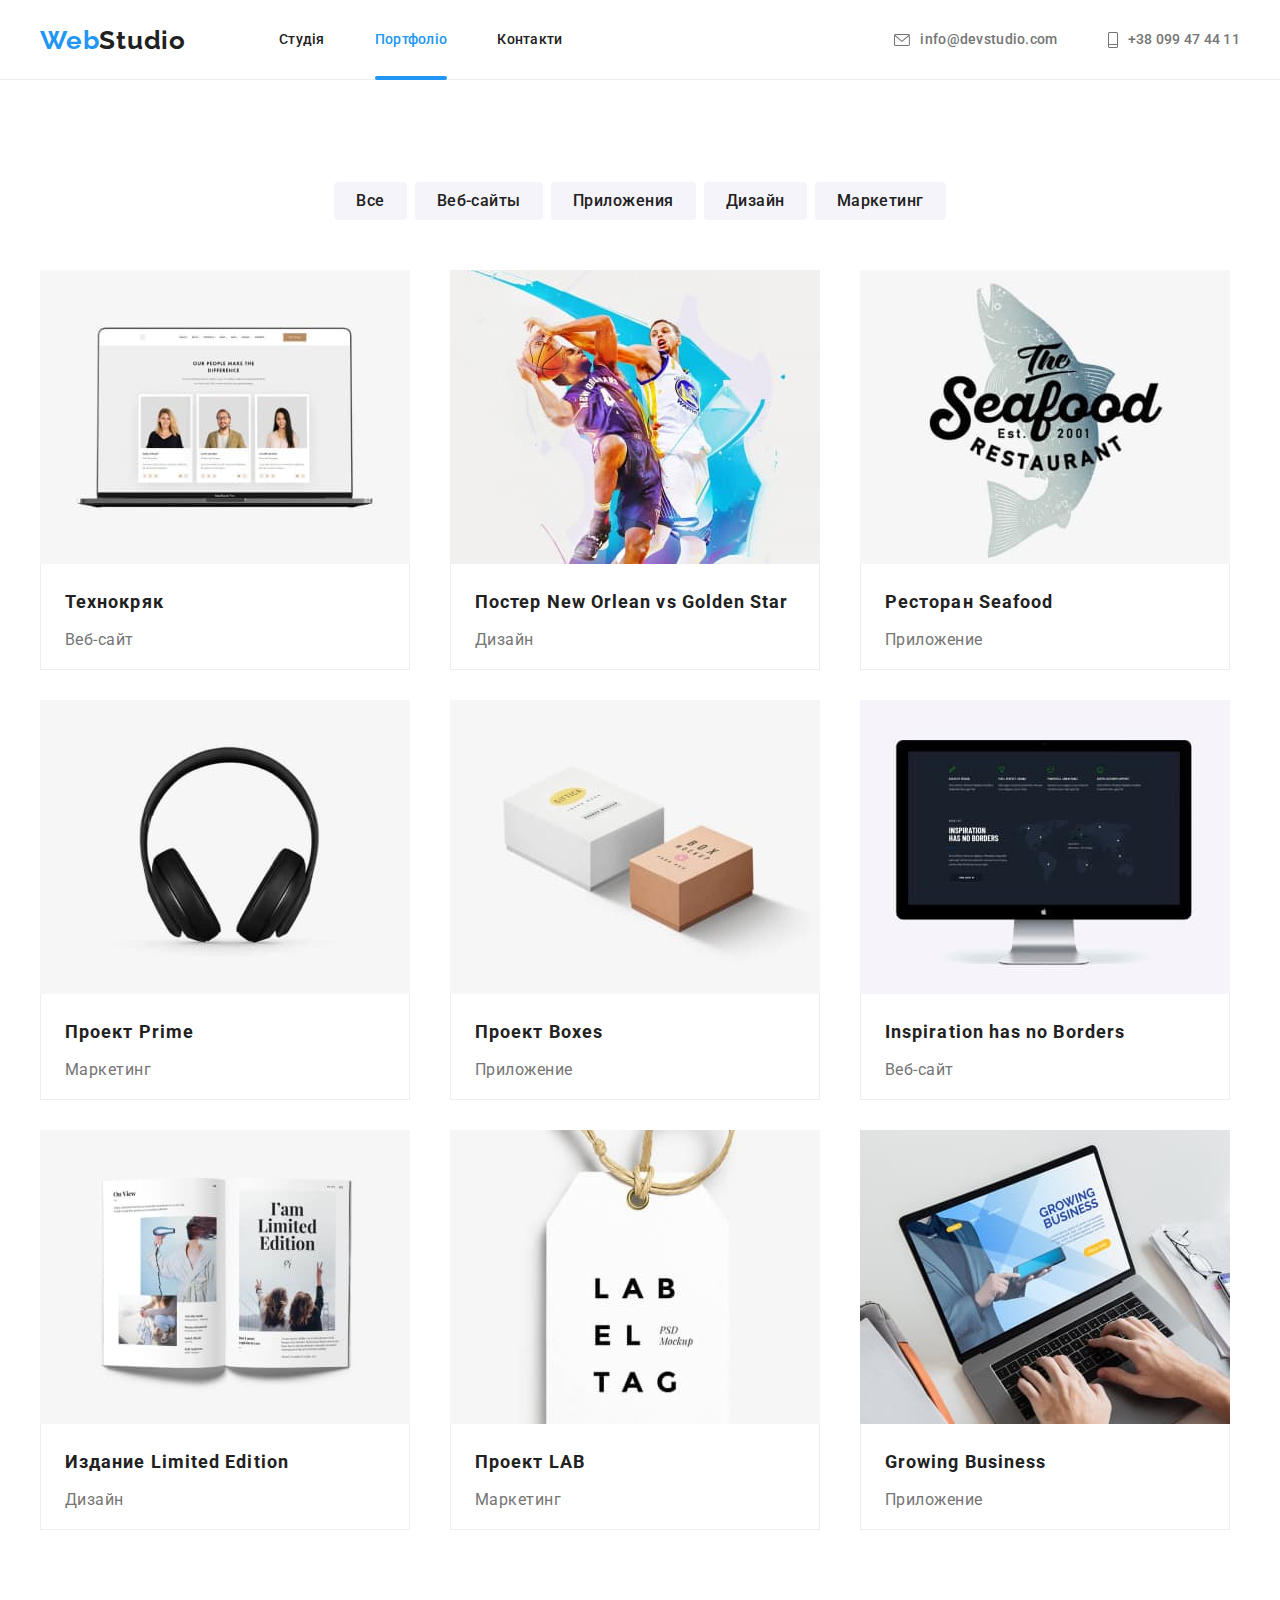
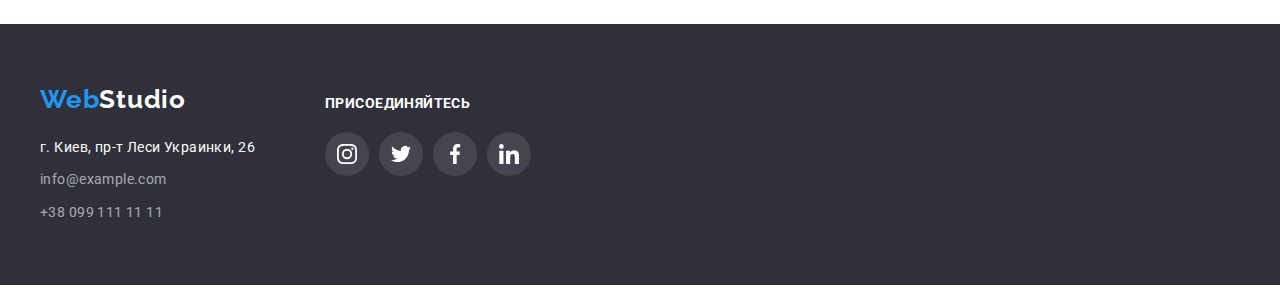
==== portfolio.html @ ee943ad2 "Initial commit" ====
<!DOCTYPE html>
<html lang="ru">

<head>
  <meta charset="UTF-8" />
  <meta http-equiv="X-UA-Compatible" content="IE=edge" />
  <meta name="viewport" content="width=device-width, initial-scale=1.0" />
  <link href="https://fonts.googleapis.com/css2?family=Raleway:wght@700&family=Roboto:wght@400;500;700;900&display=swap"
    rel="stylesheet" />
  <link rel="stylesheet" href="https://cdnjs.cloudflare.com/ajax/libs/modern-normalize/1.1.0/modern-normalize.min.css"
    integrity="sha512-wpPYUAdjBVSE4KJnH1VR1HeZfpl1ub8YT/NKx4PuQ5NmX2tKuGu6U/JRp5y+Y8XG2tV+wKQpNHVUX03MfMFn9Q=="
    crossorigin="anonymous" referrerpolicy="no-referrer" />
  <link rel="stylesheet" href="./css/styles.css" />
  <title>Portfolio</title>
</head>

<body>
  <header class="page-header">
    <div class="container main-nav">
      <a href="index.html" class="logo link"><span class="accent-logo">Web</span>Studio</a>
      <nav>
        <ul class="page-nav list">
          <li class="page-nav__item">
            <a href="./index.html" class="page-nav__link link">Студія</a>
          </li>
          <li class="page-nav__item">
            <a href="./portfolio.html" class="page-nav__link current link">Портфоліо</a>
          </li>
          <li class="page-nav__item">
            <a href="" class="page-nav__link link">Контакти</a>
          </li>
        </ul>
      </nav>
      <ul class="contacts list">
        <li class="contacts-item">
          <a href="mailto:info@devstudio.com" class="contacts-link link">
            <svg class="icon-mail" width="16" height="12">
              <use href="./images/icons.svg#icon-mail"></use>
            </svg>info@devstudio.com</a>
        </li>
        <li class="contacts-item">
          <a href="tel:+380994744111" class="contacts-link link">
            <svg class="icon-phone" width="10" height="16">
              <use href="./images/icons.svg#icon-phone"></use>
            </svg>+38 099 47 44 11</a>
        </li>
      </ul>
    </div>
  </header>
  <main>
    <!-- КНОПКИ ФІЛЬТРУВАННЯ -->
    <section class="section">
      <div class="container">
        <ul class="filter list">
          <li class="filter-list__item">
            <button type="button" class="filter-list-button">Все</button>
          </li>
          <li class="filter-list__item">
            <button type="button" class="filter-list-button">
              Веб-сайты
            </button>
          </li>
          <li class="filter-list__item">
            <button type="button" class="filter-list-button">
              Приложения
            </button>
          </li>
          <li class="filter-list__item">
            <button type="button" class="filter-list-button">Дизайн</button>
          </li>
          <li class="filter-list__item">
            <button type="button" class="filter-list-button">
              Маркетинг
            </button>
          </li>
        </ul>
        <h2 class="visually-hidden">Список проектов компании</h2>
        <ul class="project list">
          <li class="project__item">
            <a href="" class="project-item-link link">

              <div class="product-thumb">
                <img src="./images/p1.jpg" alt="Изображение сайта Технокряк" class="project__image" width="370" />
                <p class="overlay">
                  Ресурс предлагает комплексные предложения с разным уровнем
                  функционала и сервисов. Все это позволит посетителю получить
                  исчерпывающие сведения о компании или частном лице.
                </p>
              </div>
              <div class="project__description">
                <h3 class="project__label">Технокряк</h3>
                <span class="project__category">Веб-сайт</span>
              </div>

            </a>
          </li>
          <li class="project__item">
            <a href="" class="project-item-link link">
              <div class="product-thumb">
                <img src="./images/p2.jpg" alt="Изображение постера Нью Орлеан" class="project__image" width="370" />
                <p class="overlay">
                  Ресурс предлагает комплексные предложения с разным уровнем
                  функционала и сервисов. Все это позволит посетителю получить
                  исчерпывающие сведения о компании или частном лице.
                </p>
              </div>

              <div class="project__description">
                <h3 class="project__label">
                  Постер New Orlean vs Golden Star
                </h3>
                <span class="project__category">Дизайн</span>
              </div>
            </a>
          </li>
          <li class="project__item">
            <a href="" class="project-item-link link">
              <div class="product-thumb">
                <img src="./images/p3.jpg" alt="Изображение приложения ресторана Seafood" class="project__image"
                  width="370" />
                <p class="overlay">
                  Ресурс предлагает комплексные предложения с разным уровнем
                  функционала и сервисов. Все это позволит посетителю получить
                  исчерпывающие сведения о компании или частном лице.
                </p>
              </div>
              <div class="project__description">
                <h3 class="project__label">Ресторан Seafood</h3>
                <span class="project__category">Приложение</span>
              </div>
            </a>
          </li>
          <li class="project__item">
            <a href="" class="project-item-link link">
              <div class="product-thumb">
                <img src="./images/p4.jpg" alt="Изображение наушников проекта Прайм" class="project__image"
                  width="370" />
                <p class="overlay">
                  Ресурс предлагает комплексные предложения с разным уровнем
                  функционала и сервисов. Все это позволит посетителю получить
                  исчерпывающие сведения о компании или частном лице.
                </p>
              </div>
              <div class="project__description">
                <h3 class="project__label">Проект Prime</h3>
                <span class="project__category">Маркетинг</span>
              </div>
            </a>
          </li>
          <li class="project__item">
            <a href="" class="project-item-link link">
              <div class="product-thumb">
                <img src="./images/p5.jpg" alt="Изображение коробок" class="project__image" width="370" />
                <p class="overlay">
                  Ресурс предлагает комплексные предложения с разным уровнем
                  функционала и сервисов. Все это позволит посетителю получить
                  исчерпывающие сведения о компании или частном лице.
                </p>
              </div>
              <div class="project__description">
                <h3 class="project__label">Проект Boxes</h3>
                <span class="project__category">Приложение</span>
              </div>
            </a>
          </li>
          <li class="project__item">
            <a href="" class="project-item-link link">
              <div class="product-thumb">
                <img src="./images/p6.jpg" alt="Изображения сайта" class="project__image" width="370" />
                <p class="overlay">
                  Ресурс предлагает комплексные предложения с разным уровнем
                  функционала и сервисов. Все это позволит посетителю получить
                  исчерпывающие сведения о компании или частном лице.
                </p>
              </div>
              <div class="project__description">
                <h3 class="project__label">Inspiration has no Borders</h3>
                <span class="project__category">Веб-сайт</span>
              </div>
            </a>
          </li>
          <li class="project__item">
            <a href="" class="project-item-link link">
              <div class="product-thumb">
                <img src="./images/p7.jpg" alt="Изображение дизайна книги" class="project__image" width="370" />
                <p class="overlay">
                  Ресурс предлагает комплексные предложения с разным уровнем
                  функционала и сервисов. Все это позволит посетителю получить
                  исчерпывающие сведения о компании или частном лице.
                </p>
              </div>
              <div class="project__description">
                <h3 class="project__label">Издание Limited Edition</h3>
                <span class="project__category">Дизайн</span>
              </div>
            </a>
          </li>
          <li class="project__item">
            <a href="" class="project-item-link link">
              <div class="product-thumb">
                <img src="./images/p8.jpg" alt="Изображение дизайна" class="project__image" width="370" />
                <p class="overlay">
                  Ресурс предлагает комплексные предложения с разным уровнем
                  функционала и сервисов. Все это позволит посетителю получить
                  исчерпывающие сведения о компании или частном лице.
                </p>
              </div>
              <div class="project__description">
                <h3 class="project__label">Проект LAB</h3>
                <span class="project__category">Маркетинг</span>
              </div>
            </a>
          </li>
          <li class="project__item">
            <a href="" class="project-item-link link">
              <div class="product-thumb">
                <img src="./images/p9.jpg" alt="Скриншот приложения компании Growing Business" class="project__image"
                  width="370" />
                <p class="overlay">
                  Ресурс предлагает комплексные предложения с разным уровнем
                  функционала и сервисов. Все это позволит посетителю получить
                  исчерпывающие сведения о компании или частном лице.
                </p>
              </div>
              <div class="project__description">
                <h3 class="project__label">Growing Business</h3>
                <span class="project__category">Приложение</span>
              </div>
            </a>
          </li>
        </ul>
      </div>
    </section>
  </main>
  <!--Підвал з контактами-->
  <footer class="footer">
    <div class="container">
      <div class="footer-box">
        <div class="footer-item">
          <a href="index.html" class="logo link">
            <span class="accent-logo">Web</span>
            <span class="logo-inverse">Studio</span></a>
          <address class="address">г. Киев, пр-т Леси Украинки, 26</address>
          <a href="mailto:info@example.com" class="footer-contacts link">info@example.com</a>
          <a href="tel:+380991111111" class="footer-contacts link">+38 099 111 11 11</a>
        </div>
        <div class="footer-item">
          <span class="join-label">присоединяйтесь</span>
          <ul class="social list">
            <li class="item">
              <a class="social-footer link" href="" aria-label="Инстаграмм">
                <svg class="social-item__icon" width="20" height="20">
                  <use href="./images/icons.svg#icon-instagram"></use>
                </svg>
              </a>
            </li>
            <li class="item">
              <a class="social-footer link" href="" aria-label="Твиттер">
                <svg class="social-item__icon" width="20" height="20">
                  <use href="./images/icons.svg#icon-twitter"></use>
                </svg></a>
            </li>
            <li class="item">
              <a class="social-footer link" href="" aria-label="Фейсбук">
                <svg class="social-item__icon" width="20" height="20">
                  <use href="./images/icons.svg#icon-facebook"></use>
                </svg></a>
            </li>
            <li class="item">
              <a class="social-footer link" href="" aria-label="Линкедин">
                <svg class="social-item__icon" width="20" height="20">
                  <use href="./images/icons.svg#icon-linkedin"></use>
                </svg>
              </a>
            </li>
          </ul>
        </div>
      </div>
    </div>
  </footer>
  <script src="./js/header.js"></script>
</body>

</html>
---- css/styles.css ----
:root {
  /* ТЕКСТ */
  --primary-text-color: #757575;
  --second-font-color: #212121;
  --footer-contacts-text-color: rgba(255, 255, 255, 0.6);

  /* КОЛЬОРИ */
  --accent-color: #2196f3;
  --primary-white-color: #ffffff;
  --social-buttons-color: rgb(175, 177, 184);

  /* ФОН */
  --bg-grey-color: #2f303a;
  --secondary-section-background: #f5f4fa;
  --bg-color-for-features: rgba(245, 244, 250, 1);
  --bg-color-work-examples: rgba(47, 48, 58, 0.8);
  --footer-social-bg-for-icon: rgba(255, 255, 255, 0.1);
  --backgroun-color-modal-window: rgba(0, 0, 0, 0.2);

  /* МЕЖІ */
  --color-border-project-item: rgba(238, 238, 238, 1);
  --color-border-under-main-nav: rgb(236, 236, 236);
}

body {
  background-color: var(--primary-white-color);
  color: var(--primary-text-color);
  font-family: Roboto, monospace;
  margin-left: auto;
  margin-right: auto;
}

.list {
  list-style: none;
  margin: 0;
  padding: 0;
}

.link {
  text-decoration: none;
  display: inline-block;
}

h1,
h2,
h3,
p {
  margin: 0;
  padding: 0;
}

img {
  display: block;
}

.container {
  width: 1200px;
  padding-left: 15px;
  padding-right: 15px;
  margin-left: auto;
  margin-right: auto;
}

.section {
  padding-top: 94px;
  padding-bottom: 94px;
}

.section.no-padding-top {
  padding-top: 0;
}

.visually-hidden {
  position: absolute;
  width: 1px;
  height: 1px;
  margin: -1px;
  border: 0;
  padding: 0;
  white-space: nowrap;
  clip-path: inset(100%);
  clip: rect(0 0 0 0);
  overflow: hidden;
}

/* СЕКЦІЯ ХЕДЕР */
.page-header {
  position: fixed;
  top: 0;
  left: 0;
  min-height: 80px;
  width: 100%;
  background-color: var(--primary-white-color);
  z-index: 1;
}

.page-header::before {
  content: '';
  position: absolute;
  bottom: 0;
  width: 100%;
  height: 1px;
  background-color: var(--color-border-under-main-nav);
}

.main-nav {
  display: flex;
  align-items: center;
}

.logo {
  color: var(--second-font-color);
  font-family: Raleway, sans-serif;
  font-weight: 700;
  font-size: 26px;
  line-height: 1.19;
  letter-spacing: 0.03em;
}

.accent-logo {
  color: var(--accent-color);
}

.page-nav {
  display: flex;
  margin-left: 93px;
}

.page-nav__item:not(:first-child) {
  margin-left: 50px;
}

.page-nav__link {
  display: flex;
  align-items: center;
  padding-top: 32px;
  padding-bottom: 32px;

  color: var(--second-font-color);
  font-weight: 500;
  font-size: 14px;
  line-height: 1.14;
  letter-spacing: 0.02em;

  transition-property: color;
  transition-duration: 250ms;
  transition-timing-function: cubic-bezier(0.4, 0, 0.2, 1);
}

.page-nav__link:hover,
.page-nav__link:focus {
  color: var(--accent-color);
}

.page-nav__link.current {
  position: relative;
  color: var(--accent-color);
}

.page-nav__link.current::after {
  position: absolute;
  bottom: 0;

  content: '';

  width: 100%;
  height: 4px;
  border-radius: 4px;
  background-color: var(--accent-color);
}

.contacts {
  display: flex;
  margin-left: auto;
  align-items: center;
}

.contacts .contacts-item + .contacts-item {
  margin-left: 50px;
}

.contacts-link {
  display: flex;
  align-items: center;
  padding-top: 32px;
  padding-bottom: 32px;

  color: var(--primary-text-color);
  font-weight: 500;
  font-size: 14px;
  line-height: 1.14;
  letter-spacing: 0.02em;

  transition-property: color;
  transition-duration: 250ms;
  transition-timing-function: cubic-bezier(0.4, 0, 0.2, 1);
}

.contacts-link:hover,
.contacts-link:focus {
  color: var(--accent-color);
}

.icon-mail {
  margin-right: 10px;
  fill: currentColor;
}

.icon-phone {
  margin-right: 10px;
  fill: currentColor;
}

/* СЕКЦІЯ ГЕРОЙ */

.hero {
  text-align: center;
  padding-top: 200px;
  padding-bottom: 200px;

  max-width: 1600px;
  margin-right: auto;
  margin-left: auto;

  background-image: linear-gradient(
      to right,
      rgba(47, 48, 58, 0.4) 15%,
      rgba(47, 48, 58, 0.4) 30%
    ),
    url('../images/hero-img.jpg');

  background-color: rgb(47, 48, 58);

  background-repeat: no-repeat;
  background-position: center;
}

.hero-title {
  max-width: 696px;
  margin-left: auto;
  margin-right: auto;
  margin-bottom: 30px;

  color: var(--primary-white-color);
  font-weight: 900;
  font-size: 44px;
  line-height: 1.36;
  text-align: center;
  letter-spacing: 0.06em;
  text-transform: uppercase;
}

.button {
  min-width: 200px;
  padding: 10px 32px;
  border-radius: 4px;

  color: var(--primary-white-color);
  background-color: var(--accent-color);
  border: none;
  font-family: inherit;
  font-weight: 700;
  font-size: 16px;
  line-height: 1.875;
  text-align: center;
  letter-spacing: 0.03em;

  cursor: pointer;
}

/* МОДАЛЬНЕ ВІКНО */

.backdrop {
  position: fixed;
  top: 0;
  left: 0;
  z-index: 2;

  width: 100%;
  height: 100%;
  background-color: var(--backgroun-color-modal-window);

  opacity: 1;
  transition: opacity;
  transition-duration: 250ms;
  transition-timing-function: cubic-bezier(0.4, 0, 0.2, 1);
}

.backdrop.is-hidden {
  opacity: 0;
  pointer-events: none;
}

.backdrop.is-hidden .modal {
  transform: translate(-50%, -50%) scale(0.8, 0.8);
}

.modal {
  position: absolute;
  top: 50%;
  left: 50%;
  transform: translate(-50%, -50%) scale(1, 1);
  transition: transform 500ms cubic-bezier(0.175, 0.885, 0.32, 1.275);

  z-index: 2;

  height: 580px;
  width: 520px;
  padding: 15px;

  background-color: var(--primary-white-color);
  border-radius: 4px;
  box-shadow: 0px 2px 1px 0px rgba(0, 0, 0, 0.2),
    0px 1px 1px 0px rgba(0, 0, 0, 0.14), 0px 1px 3px 0px rgba(0, 0, 0, 0.12);
}

.close-button {
  width: 30px;
  height: 30px;
  position: absolute;
  top: 8px;
  right: 8px;
  padding: 10px 10px;
  border-radius: 50%;

  background-color: inherit;

  border: 1px solid rgba(0, 0, 0, 0.1);
  cursor: pointer;
}

.close-icon {
  fill: currentColor;

  position: absolute;
  top: 50%;
  left: 50%;
  transform: translate(-50%, -50%);
}

/* СЕКЦІЯ ОСОБЛИВОСТІ */

.section-title {
  margin-bottom: 50px;

  color: var(--second-font-color);
  font-weight: 700;
  font-size: 36px;
  line-height: 1.17;
  text-align: center;
  letter-spacing: 0.03em;
}

.key-positions {
  display: flex;
}

.key-position__item {
  width: calc((100% - 3 * 30px) / 4);
}

.key-position__item:not(:first-child) {
  margin-left: 30px;
}

.thumb-feature {
  display: flex;
  justify-content: center;
  align-items: center;
  height: 120px;

  background-color: var(--bg-color-for-features);
  margin-bottom: 30px;
  border-radius: 4px;
}

.key-position-title {
  margin-bottom: 10px;
  display: inline-block;

  color: var(--second-font-color);
  font-weight: 700;
  font-size: 14px;
  line-height: 1.14;
  letter-spacing: 0.03em;
  text-transform: uppercase;
}

.key-position-text {
  font-size: 14px;
  line-height: 1.71;
  letter-spacing: 0.03em;
}

/* СЕКЦІЯ ЧИМ МИ ЗАЙМАЄМОСЯ */

.work-examples {
  display: flex;
}

.work-examples .work-example:not(:first-child) {
  margin-left: 30px;
}
.work-example {
  position: relative;
}

.work-example > span {
  position: absolute;

  bottom: 0;
  left: 0;

  width: 100%;
  padding-top: 27px;
  padding-bottom: 27px;

  text-align: center;
  color: var(--primary-white-color);
  background-color: var(--bg-color-work-examples);
  text-transform: uppercase;
  font-weight: 700;
  font-size: 14px;
  line-height: 1.1428;
  letter-spacing: 0.03em;
}

/* СЕКЦІЯ ПРО КОМАНДУ */

.team {
  background-color: var(--secondary-section-background);
}

.worker-list {
  display: flex;
}

.worker-list__item {
  box-shadow: 0px 2px 1px 0px rgba(0, 0, 0, 0.2),
    0px 1px 1px 0px rgba(0, 0, 0, 0.14), 0px 1px 3px 0px rgba(0, 0, 0, 0.12);
  border-bottom-right-radius: 4px;
  border-bottom-left-radius: 4px;
}

.worker-list .worker-list__item:not(:first-child) {
  margin-left: 30px;
}

.worker-list__info {
  display: flex;
  flex-direction: column;
  align-items: center;
  border-bottom-right-radius: 4px;
  border-bottom-left-radius: 4px;

  padding-top: 30px;
  padding-bottom: 30px;

  background-color: var(--primary-white-color);
}

.worker-list__title {
  margin-bottom: 10px;

  color: var(--second-font-color);
  font-weight: 500;
  font-size: 16px;
  line-height: 1.19;
  letter-spacing: 0.03em;
}

.worker-list__position {
  margin-bottom: 16px;

  font-size: 16px;
  line-height: 1.19;
  letter-spacing: 0.03em;
}

.social {
  display: flex;
  justify-content: center;
}

.social-item:not(:first-child) {
  margin-left: 10px;
}

.social-item-link {
  display: flex;
  justify-content: center;
  align-items: center;
  color: var(--social-buttons-color);
  width: 44px;
  height: 44px;
  border-radius: 50%;
  border: var(--accent-color);

  transition-property: color, background-color;
  transition-duration: 250ms;
  transition-timing-function: cubic-bezier(0.4, 0, 0.2, 1);
}

.social-item__icon {
  fill: currentColor;
}

.social-item-link:hover,
.social-item-link:focus {
  color: var(--primary-white-color);
  background-color: var(--accent-color);
}

/* ПАРТНЕРИ */
.partners {
  display: flex;
  justify-content: center;
  gap: 30px;
}

.partner__item:not(:first-child) {
  margin-left: 30px;
}

.partner__item {
  display: flex;
  justify-content: center;
  align-items: center;

  width: 170px;
  height: 92px;
  border: 1px solid rgb(175, 177, 184);
  border-radius: 4px;
  color: var(--social-buttons-color);

  transition-property: color, background-color;
  transition-duration: 250ms;
  transition-timing-function: cubic-bezier(0.4, 0, 0.2, 1);
}

.icon-logo {
  fill: currentColor;
}

.partner__item:hover,
.partner__item:focus {
  color: var(--accent-color);
  border: 1px solid var(--accent-color);
}

/* СЕКЦІЯ ФУТЕР */

.footer {
  padding-top: 60px;
  padding-bottom: 60px;

  background-color: var(--bg-grey-color);
}

.footer-box {
  display: flex;
  align-items: baseline;
}

.footer-item:not(:first-child) {
  margin-left: 70px;
}

.logo-inverse {
  color: var(--primary-white-color);
}

.footer-item .logo {
  display: flex;
  margin-bottom: 20px;
}

.address {
  margin-bottom: 9px;

  color: var(--primary-white-color);
  font-size: 14px;
  line-height: 24px;
  letter-spacing: 0.03em;
  font-style: normal;
}

.footer-contacts {
  display: block;

  color: var(--footer-contacts-text-color);
  font-size: 14px;
  line-height: 1.71;
  letter-spacing: 0.03em;
}

.footer-contacts:not(:last-child) {
  margin-bottom: 9px;
}

.join-label {
  margin-bottom: 20px;
  color: var(--primary-white-color);
  font-weight: 700;
  font-size: 14px;
  line-height: 1.1429;
  letter-spacing: 0.03em;
  text-decoration: str;
  text-transform: uppercase;
}

.social-footer {
  display: flex;
  justify-content: center;
  align-items: center;
  margin-top: 20px;

  color: var(--primary-white-color);
  background-color: var(--footer-social-bg-for-icon);
  width: 44px;
  height: 44px;
  border-radius: 50%;
  border: var(--accent-color);

  transition-property: color, background-color;
  transition-duration: 250ms;
  transition-timing-function: cubic-bezier(0.4, 0, 0.2, 1);
}

.social .item + .item {
  margin-left: 10px;
}

.social-item__icon {
  fill: currentColor;
}

.social-footer:hover,
.social-footer:focus {
  color: var(--primary-white-color);
  background-color: var(--accent-color);
}

/* ПОРТФОЛІО */

/* СЕКЦІЯ КНОПКИ ФІЛЬТРУ ПОРТФОЛІО*/

.filter {
  display: flex;
  justify-content: center;
  margin-bottom: 50px;
}

.filter .filter-list__item:not(:first-child) {
  margin-left: 8px;
}

.filter-list-button {
  padding: 6px 22px;
  border-radius: 4px;

  color: var(--second-font-color);
  background-color: var(--secondary-section-background);
  border: none;
  font-family: inherit;
  font-weight: 500;
  font-size: 16px;
  line-height: 1.62;
  text-align: center;
  letter-spacing: 0.03em;

  cursor: pointer;

  transition-property: color, background-color, box-shadow;
  transition-duration: 250ms;
  transition-timing-function: cubic-bezier(0.4, 0, 0.2, 1);
}

.filter-list-button:hover,
.filter-list-button:focus {
  color: var(--primary-white-color);
  background-color: var(--accent-color);
  box-shadow: 0px 2px 2px 0px rgba(0, 0, 0, 0.12),
    0px 1px 2px 0px rgba(0, 0, 0, 0.08), 0px 3px 1px 0px rgba(0, 0, 0, 0.1);
}

/* СЕКЦІЯ ПРОЕКТИ */

.project {
  display: flex;
  flex-wrap: wrap;
}

.project__item {
  width: calc((100% - 2 * 30px) / 3);
}

.product-thumb {
  position: relative;
  overflow: hidden;
}

.overlay {
  position: absolute;
  top: 0;
  left: 0;
  width: 100%;
  height: 100%;
  background-color: rgba(33, 150, 243, 0.9);

  transform: translatey(100%);
  transition-property: transform, background-color, opacity;
  transition-duration: 250ms;
  transition-timing-function: cubic-bezier(0.4, 0, 0.2, 1);
  padding: 63px 24px;

  color: var(--primary-white-color);
  font-size: 18px;
  line-height: 1.5556;
  letter-spacing: 0.03em;

  opacity: 0;
  cursor: pointer;
}

.project-item-link {
  transition-property: box-shadow;
  transition-duration: 250ms;
  transition-timing-function: cubic-bezier(0.4, 0, 0.2, 1);
}

.project-item-link:hover .overlay,
.project-item-link:focus .overlay {
  transform: translatey(0);
  opacity: 1;
}

.project-item-link:hover,
.project-item-link:focus {
  box-shadow: 1px 4px 6px 0px rgba(0, 0, 0, 0.16),
    0px 4px 4px 0px rgba(0, 0, 0, 0.06), 0px 1px 1px 0px rgba(0, 0, 0, 0.12);
}

.project__item:not(:nth-child(3n)) {
  margin-right: 30px;
}

.project__item:not(:nth-last-child(-n + 3)) {
  margin-bottom: 30px;
}

.project__label {
  margin-bottom: 10px;
  color: var(--second-font-color);
  font-weight: 700;
  font-size: 18px;
  line-height: 2;
  letter-spacing: 0.06em;
}

.project__category {
  color: var(--primary-text-color);
  font-size: 16px;
  line-height: 1.19;
  letter-spacing: 0.03em;
}

.project__description {
  padding: 20px 24px;

  border-radius: 1px solid var(--color-border-project-item);
  border-left: 1px solid var(--color-border-project-item);
  border-right: 1px solid var(--color-border-project-item);
  border-bottom: 1px solid var(--color-border-project-item);
}
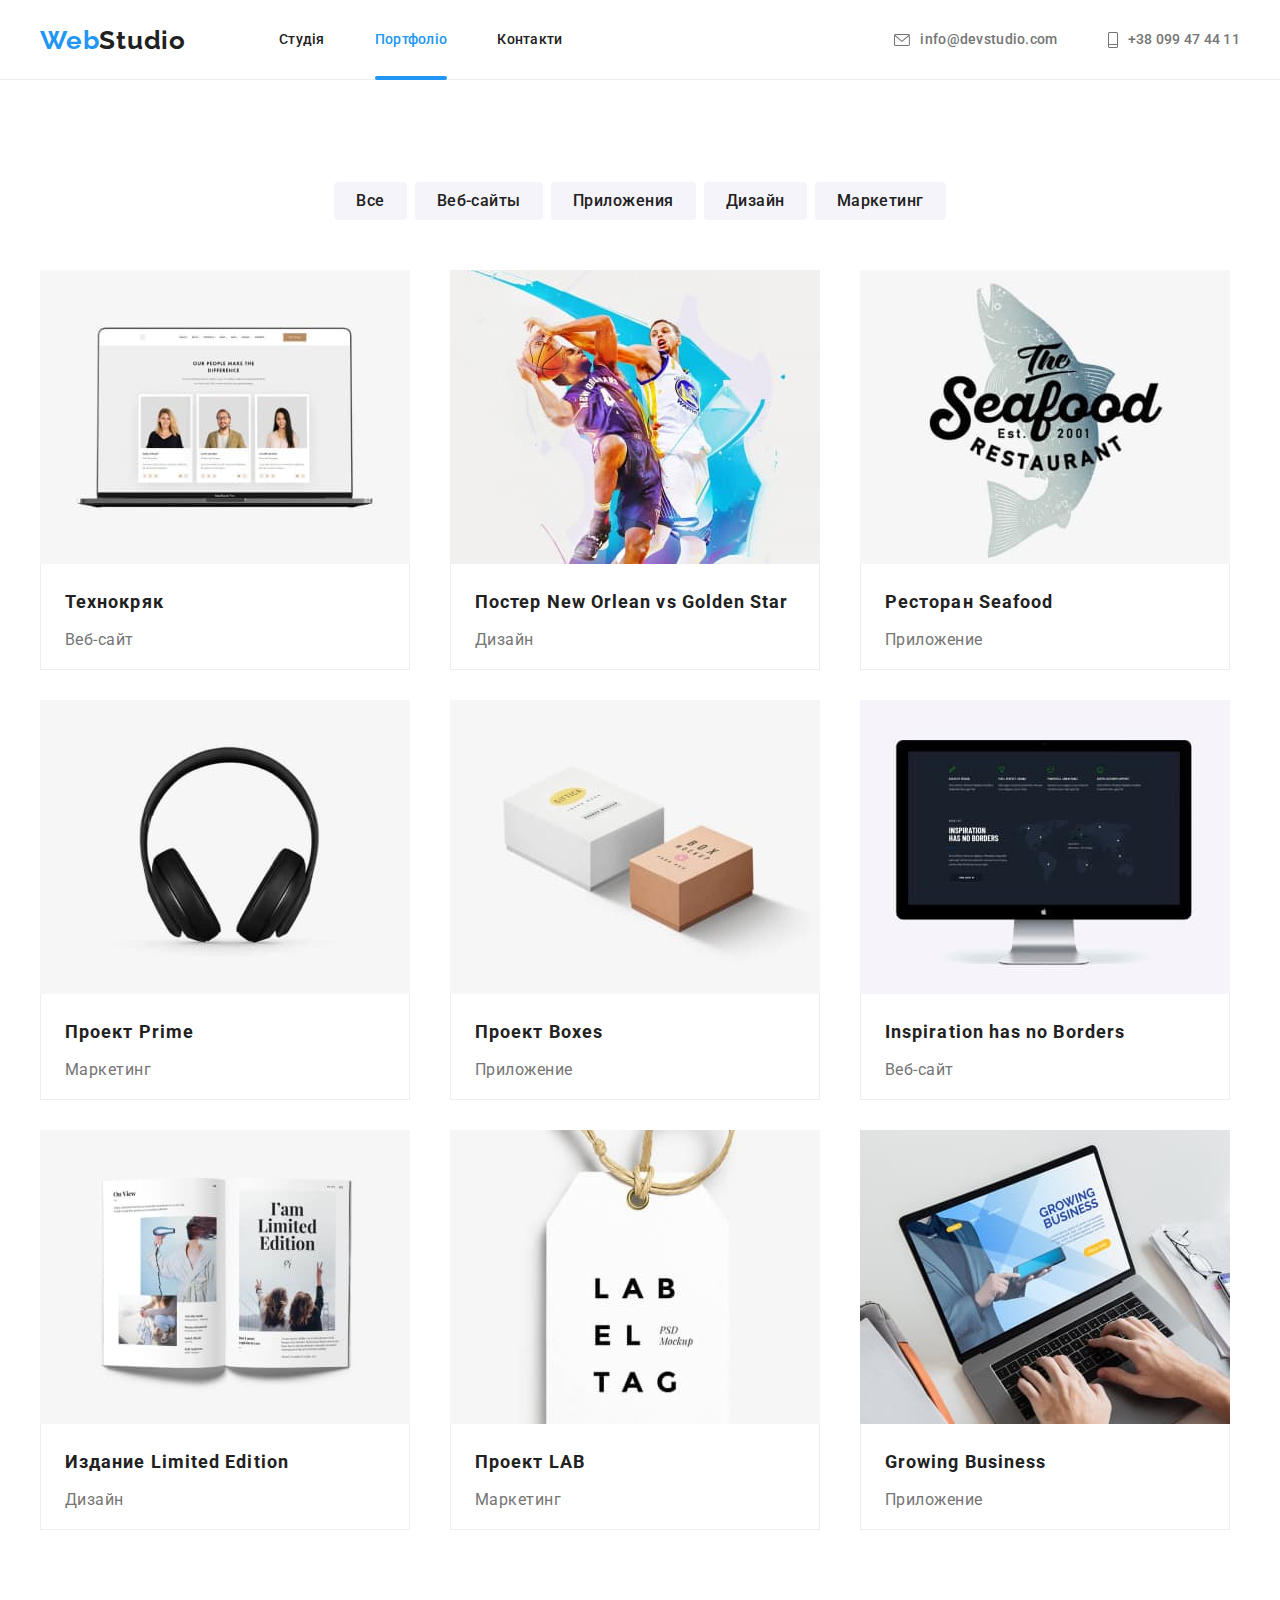
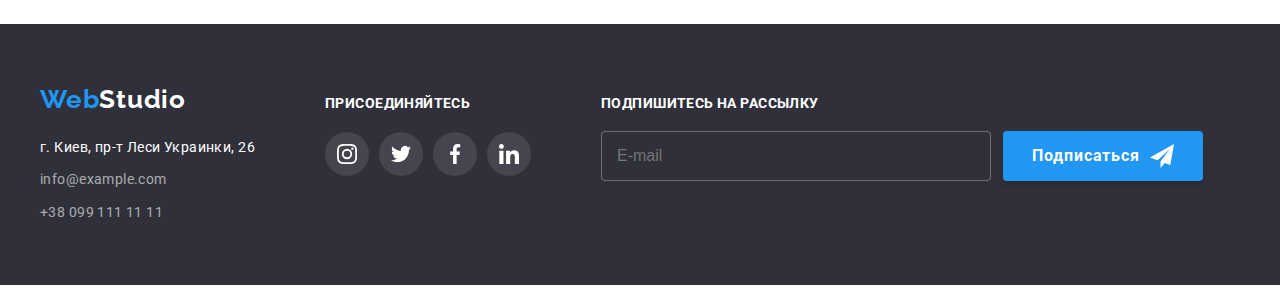
==== commit 6efae3ed: "start hw06" ====
--- a/portfolio.html
+++ b/portfolio.html
@@ -275,6 +275,20 @@
             </li>
           </ul>
         </div>
+        <div class="footer-item">
+          <form class="footer-join">
+            <label for="footer-join-email" class="footer-join-label">Подпишитесь на рассылку</label>
+            <div class="footer-join-field">
+              <input type="email" class="footer-join-input" name="footer-join-email" placeholder="E-mail" />
+              <button class="footer-join-submit" type="submit">Подписаться
+                <svg class="footer-join-icon" width="24" height="24">
+                  <use href="./images/icons.svg#modal-icon-send"></use>
+                </svg>
+              </button>
+            </div>
+          </form>
+        </div>
+
       </div>
     </div>
   </footer>
--- a/css/styles.css
+++ b/css/styles.css
@@ -1,13 +1,16 @@
 :root {
-  /* ТЕКСТ */
+  /* ШРИФТ */
   --primary-text-color: #757575;
   --second-font-color: #212121;
   --footer-contacts-text-color: rgba(255, 255, 255, 0.6);
+  --modal-form-placeholder-color: rgba(117, 117, 117, 0.5);
 
   /* КОЛЬОРИ */
   --accent-color: #2196f3;
+  --accent-color-shadow: #188ce8;
   --primary-white-color: #ffffff;
   --social-buttons-color: rgb(175, 177, 184);
+  --modal-form-icon-color: rgba(33, 33, 33, 1);
 
   /* ФОН */
   --bg-grey-color: #2f303a;
@@ -51,6 +54,10 @@
 
 img {
   display: block;
+}
+
+*:focus-visible {
+  outline: none;
 }
 
 .container {
@@ -304,9 +311,7 @@
 
   z-index: 2;
 
-  height: 580px;
-  width: 520px;
-  padding: 15px;
+  width: 530px;
 
   background-color: var(--primary-white-color);
   border-radius: 4px;
@@ -336,6 +341,176 @@
   top: 50%;
   left: 50%;
   transform: translate(-50%, -50%);
+}
+
+.close-button:hover {
+  color: var(--accent-color);
+}
+
+.modal-title {
+  font-weight: 700;
+  font-size: 20px;
+  line-height: 1.15;
+  letter-spacing: 0.03em;
+  color: var(--second-font-color);
+  margin-bottom: 12px;
+}
+
+.modal-form {
+  padding: 40px 40px;
+}
+
+.modal-form-field {
+  position: relative;
+  text-align: left;
+  margin-bottom: 10px;
+}
+
+.modal-label {
+  display: block;
+  font-size: 12px;
+  line-height: 1.17;
+  letter-spacing: 0.01em;
+  padding: 0;
+  margin-bottom: 4px;
+}
+
+.field-input {
+  position: relative;
+  margin-bottom: 10px;
+}
+
+.modal-form-input {
+  padding: 12px 12px 12px 42px;
+}
+
+.modal-form-input,
+.modal-textarea-input {
+  width: 100%;
+  border-radius: 4px;
+  border: 1px solid rgba(33, 33, 33, 0.2);
+  margin: 0;
+
+  transition-property: color, background-color, box-shadow;
+  transition-duration: 250ms;
+  transition-timing-function: cubic-bezier(0.4, 0, 0.2, 1);
+}
+
+.modal-form-icon {
+  display: inline-block;
+  position: absolute;
+  left: 15px;
+  top: 50%;
+  transform: translateY(-50%);
+  fill: currentColor;
+  color: var(--modal-form-icon-color);
+
+  transition-property: color, background-color, box-shadow;
+  transition-duration: 250ms;
+  transition-timing-function: cubic-bezier(0.4, 0, 0.2, 1);
+}
+
+.modal-form-feedback {
+  text-align: left;
+}
+
+.modal-textarea-input {
+  padding: 12px 16px;
+  margin-bottom: 20px;
+  resize: none;
+}
+
+.modal-textarea-input::placeholder {
+  font-size: 14px;
+  line-height: 1.1429;
+  letter-spacing: 0.01em;
+  color: var(--modal-form-placeholder-color);
+}
+
+.modal-form-input:focus,
+.modal-textarea-input:focus {
+  border: 1px solid var(--accent-color);
+  outline: none;
+}
+
+.modal-form-input:focus ~ .modal-form-icon {
+  color: var(--accent-color);
+}
+
+.modal-link {
+  color: var(--accent-color);
+  text-decoration: underline;
+}
+
+.modal-label-agree {
+  position: relative;
+  padding-left: 24px;
+  margin-bottom: 30px;
+
+  font-size: 14px;
+  letter-spacing: 0.03em;
+  line-height: 1.7143;
+}
+
+.unchecked-icon {
+  position: absolute;
+  transform: translateY(-50%);
+
+  top: 50%;
+  left: 0;
+  opacity: 1;
+  fill: var(--bg-grey-color);
+  border-radius: 2px;
+}
+
+.checked-icon {
+  position: absolute;
+  opacity: 1;
+  top: 50%;
+  transform: translateY(-50%);
+  left: 0;
+  opacity: 0;
+  fill: var(--primary-white-color);
+  background-color: var(--accent-color);
+  border-radius: 2px;
+  transition-property: opacity;
+  transition-duration: 250ms;
+  transition-timing-function: cubic-bezier(0.4, 0, 0.2, 1);
+}
+
+.checkbox:checked ~ .checked-icon {
+  opacity: 1;
+}
+
+.modal-button-submit {
+  display: block;
+  margin-top: 30px;
+  margin-right: auto;
+  margin-left: auto;
+  width: 200px;
+  height: 50px;
+
+  padding: 10px 55px;
+  border-radius: 4px;
+  border: none;
+  color: var(--primary-white-color);
+  background-color: var(--accent-color);
+  cursor: pointer;
+
+  font-weight: 700;
+  line-height: 1.875;
+  letter-spacing: 0.06em;
+
+  box-shadow: 0px 4px 4px 0px hsla(0, 0%, 0%, 0.15);
+
+  transition-property: color;
+  transition-duration: 250ms;
+  transition-timing-function: cubic-bezier(0.4, 0, 0.2, 1);
+}
+
+.modal-button-submit:hover,
+.modal-button-submit:focus {
+  background-color: var(--accent-color-shadow);
 }
 
 /* СЕКЦІЯ ОСОБЛИВОСТІ */
@@ -553,7 +728,7 @@
 .footer {
   padding-top: 60px;
   padding-bottom: 60px;
-
+  min-width: 1200px;
   background-color: var(--bg-grey-color);
 }
 
@@ -598,7 +773,8 @@
   margin-bottom: 9px;
 }
 
-.join-label {
+.join-label,
+.footer-join-label {
   margin-bottom: 20px;
   color: var(--primary-white-color);
   font-weight: 700;
@@ -639,6 +815,54 @@
 .social-footer:focus {
   color: var(--primary-white-color);
   background-color: var(--accent-color);
+}
+
+.footer-join {
+  display: flex;
+  flex-direction: column;
+}
+
+.footer-join-field {
+  display: flex;
+}
+
+.footer-join-input {
+  width: 358px;
+  background-color: inherit;
+  border: 1px solid rgba(255, 255, 255, 0.3);
+  border-radius: 4px;
+  font-size: 16px;
+  padding: 15px 15px;
+  color: var(--footer-contacts-text-color);
+}
+
+.footer-join-submit {
+  display: flex;
+  justify-content: center;
+  align-items: center;
+
+  min-width: 200px;
+  padding: 10px 3px;
+  border-radius: 4px;
+  margin-left: 12px;
+
+  color: var(--primary-white-color);
+  background-color: var(--accent-color);
+  border: none;
+  font-family: inherit;
+  font-weight: 700;
+  font-size: 16px;
+  line-height: 1.875;
+  text-align: center;
+  letter-spacing: 0.06em;
+  box-shadow: 0px 4px 4px 0px rgba(0, 0, 0, 0.15);
+
+  cursor: pointer;
+}
+
+.footer-join-icon {
+  margin-left: 10px;
+  fill: currentColor;
 }
 
 /* ПОРТФОЛІО */
